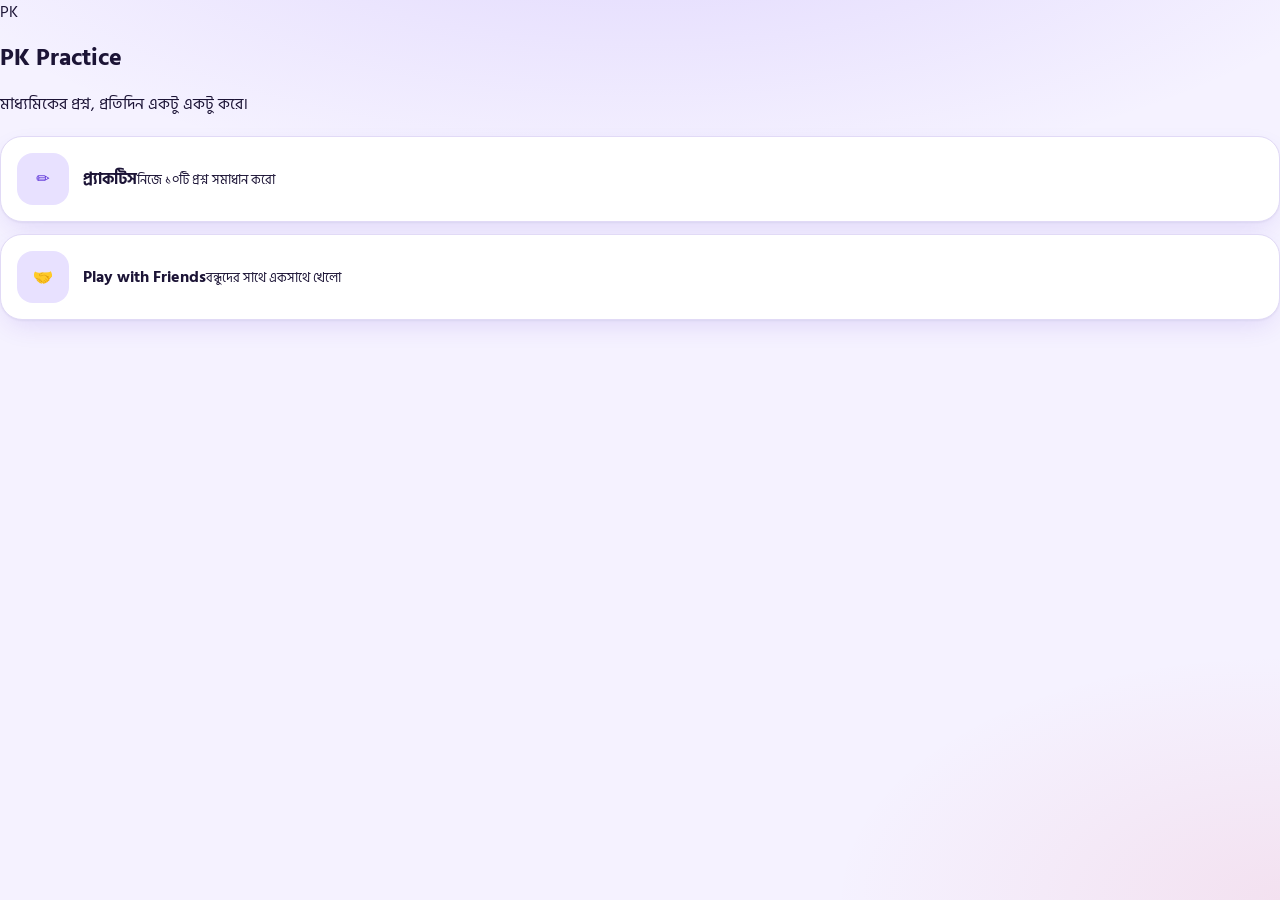
==== question practice/index.html @ 4a51bb68 "update" ====
<!DOCTYPE html>
<html lang="bn">
<head>
<meta charset="UTF-8">
<meta name="viewport" content="width=device-width, initial-scale=1, viewport-fit=cover">
<title>PK Practice – মাধ্যমিক প্রশ্ন প্র্যাকটিস</title>
<link rel="preconnect" href="https://fonts.googleapis.com">
<link rel="preconnect" href="https://fonts.gstatic.com" crossorigin>
<link href="https://fonts.googleapis.com/css2?family=Hind+Siliguri:wght@400;500;600;700&display=swap" rel="stylesheet">
<link rel="stylesheet" href="style.css">
</head>
<body>
<main class="sheet">

  <!-- হোম -->
  <section id="home" class="view active">
    <div class="stamp">PK</div>
    <h1>PK Practice</h1>
    <p class="lead">মাধ্যমিকের প্রশ্ন, প্রতিদিন একটু একটু করে।</p>
    <div class="menu">
      <button class="opt" data-go="setup">
        <span class="opt-ico">✏️</span>
        <span><b>প্র্যাকটিস</b><small>নিজে ১০টি প্রশ্ন সমাধান করো</small></span>
      </button>
      <a class="opt" href="friends.html">
        <span class="opt-ico">🤝</span>
        <span><b>Play with Friends</b><small>বন্ধুদের সাথে একসাথে খেলো</small></span>
      </a>
    </div>
  </section>

  <!-- প্র্যাকটিস সেটআপ -->
  <section id="setup" class="view">
    <button class="back" data-go="home">← হোম</button>
    <h2>কী প্র্যাকটিস করবে?</h2>
    <p class="label">বিষয়</p>
    <div id="subjects" class="chips"></div>
    <p id="setupError" class="error" hidden></p>
    <button id="startBtn" class="btn">শুরু করো</button>
  </section>

  <!-- কুইজ -->
  <section id="quiz" class="view">
    <div class="topbar">
      <button id="quitBtn" class="back">✕ বন্ধ করো</button>
      <span id="counter" class="count"></span>
    </div>
    <div class="bar"><i id="barFill"></i></div>
    <h2 id="qText" class="question"></h2>
    <div id="options" class="options"></div>
    <div id="explain" class="explain" hidden></div>
    <button id="nextBtn" class="btn" hidden>পরবর্তী</button>
  </section>

  <!-- রেজাল্ট -->
  <section id="result" class="view">
    <div id="scoreStamp" class="score-stamp"></div>
    <h2 id="resultMsg"></h2>
    <p id="resultSub" class="lead"></p>
    <div id="review" class="review"></div>
    <div class="row">
      <button id="againBtn" class="btn">আবার প্র্যাকটিস</button>
      <button class="btn ghost" data-go="home">হোম</button>
    </div>
  </section>

</main>
<script src="questions.js"></script>
<script src="script.js"></script>
</body>
</html>
---- question practice/style.css ----
/* =================== Design tokens (friends.css-এর মতোই) =================== */
:root {
  --font: 'Bricolage Grotesque', 'Hind Siliguri', system-ui, sans-serif;
  --font-bn: 'Hind Siliguri', 'Bricolage Grotesque', system-ui, sans-serif;

  --bg: #f5f2ff;        --surface: #ffffff;   --surface-2: #f0ebff;
  --ink: #1c1436;       --muted: #655d82;     --line: #e1daf6;

  --violet: #6c3ff2;    --violet-ink: #ffffff; --violet-soft: #e8e1ff; --violet-text: #5428d6;
  --red: #e0365a;       --red-soft: #ffe2e8;   --red-text: #c21f46;
  --green: #12803d;     --green-soft: #d9f5e4;
  --gold: #f2a900;

  --shadow: 0 1px 2px rgba(28, 20, 54, .05), 0 10px 28px -8px rgba(84, 40, 214, .16);
  --glow-1: rgba(108, 63, 242, .16);
  --glow-2: rgba(224, 54, 90, .09);
}
[data-theme="dark"] {
  --bg: #130d26;        --surface: #1d1538;   --surface-2: #271d4a;
  --ink: #f2edff;       --muted: #a99fcc;     --line: #372b63;

  --violet: #a58bff;    --violet-ink: #150a36; --violet-soft: #33276a; --violet-text: #c8b9ff;
  --red: #ff7a93;       --red-soft: #43202f;   --red-text: #ff9db0;
  --green: #46d98a;     --green-soft: #143726;
  --gold: #ffc83d;

  --shadow: none;
  --glow-1: rgba(140, 100, 255, .22);
  --glow-2: rgba(255, 90, 130, .12);
}

/* =================== Base =================== */
*, *::before, *::after { box-sizing: border-box; }
html { -webkit-text-size-adjust: 100%; }
body {
  margin: 0; min-height: 100vh; min-height: 100dvh;
  font-family: var(--font-bn); color: var(--ink); background-color: var(--bg);
  background-image:
    radial-gradient(70rem 28rem at 50% -8rem, var(--glow-1), transparent 70%),
    radial-gradient(40rem 22rem at 100% 100%, var(--glow-2), transparent 70%);
  background-attachment: fixed;
  line-height: 1.5;
  -webkit-tap-highlight-color: transparent;
}
.app {
  max-width: 520px; margin: 0 auto;
  padding: max(14px, env(safe-area-inset-top)) 16px calc(28px + env(safe-area-inset-bottom));
}
h1, h2, p { margin: 0; }
button { font-family: inherit; }
[hidden] { display: none !important; }
:focus-visible { outline: 3px solid var(--violet); outline-offset: 2px; }

/* =================== Top bar =================== */
.top { display: flex; align-items: center; justify-content: space-between; padding: 6px 0 14px; }
.brand { display: inline-flex; align-items: center; gap: 10px; font: 800 15px var(--font); letter-spacing: .01em; }
.icon-btn { width: 42px; height: 42px; border-radius: 50%; border: 1.5px solid var(--line); background: var(--surface); color: var(--ink); display: grid; place-items: center; cursor: pointer; }
.icon-btn .moon { display: none; }
[data-theme="dark"] .icon-btn .sun { display: none; }
[data-theme="dark"] .icon-btn .moon { display: block; }

.view { display: none; }
.view.active { display: grid; gap: 16px; }

/* =================== Avatar =================== */
.avatar {
  --s: 44px; width: var(--s); height: var(--s); border-radius: 50%; flex: none;
  display: grid; place-items: center; color: #fff; font: 800 calc(var(--s) * .4)/1 var(--font);
  background: linear-gradient(145deg, #8f6bff, #5a2ee0);
  box-shadow: inset 0 0 0 2px rgba(255, 255, 255, .3);
}
.avatar.sm { --s: 34px; }
.avatar.xl { --s: 88px; box-shadow: inset 0 0 0 2px rgba(255, 255, 255, .3), 0 14px 28px -12px var(--violet); }

/* =================== Cards & buttons =================== */
.card { background: var(--surface); border: 1px solid var(--line); border-radius: 22px; padding: 20px; box-shadow: var(--shadow); }
.btn {
  appearance: none; border: 0; cursor: pointer; width: 100%; min-height: 52px; padding: 14px 18px;
  border-radius: 14px; font: 700 16px var(--font-bn); display: inline-flex; align-items: center; justify-content: center; gap: 8px;
  transition: transform .12s ease, background-color .15s ease, opacity .15s ease;
}
.btn:active:not(:disabled) { transform: scale(.98); }
.btn:disabled { opacity: .45; cursor: not-allowed; }
.btn.primary { background: var(--violet); color: var(--violet-ink); box-shadow: 0 8px 18px -8px var(--violet); }
.btn.ghost { background: transparent; color: var(--ink); border: 1.5px solid var(--line); }

.back { display: inline-flex; align-items: center; gap: 6px; justify-self: start; background: none; border: 0; cursor: pointer; color: var(--ink); font: 700 15px var(--font-bn); padding: 8px 10px 8px 4px; border-radius: 10px; }
.back svg { color: var(--violet-text); }

/* =================== Home =================== */
.hero { text-align: center; padding: 10px 0 6px; }
.duel { display: flex; justify-content: center; margin-bottom: 16px; }
.hero h1 { font: 800 clamp(30px, 9vw, 38px)/1.08 var(--font); letter-spacing: -.025em; }
.hero .bn { margin-top: 8px; color: var(--muted); font: 500 16px/1.5 var(--font-bn); }

.menu { display: grid; gap: 12px; margin-top: 4px; }
.opt {
  display: flex; align-items: center; gap: 14px; width: 100%; text-align: left; text-decoration: none; color: var(--ink);
  background: var(--surface); border: 1px solid var(--line); border-radius: 22px; padding: 16px; box-shadow: var(--shadow);
  font: inherit; cursor: pointer; transition: transform .12s ease, border-color .15s ease;
}
.opt:active { transform: scale(.98); }
@media (hover: hover) { .opt:hover { border-color: var(--violet); } }
.opt-ico { width: 52px; height: 52px; border-radius: 16px; flex: none; display: grid; place-items: center; background: var(--violet-soft); color: var(--violet-text); }
.opt-ico.opp { background: var(--red-soft); color: var(--red-text); }
.opt-txt { flex: 1; min-width: 0; }
.opt-txt b { display: block; font: 700 18px/1.3 var(--font-bn); }
.opt-txt small { display: block; color: var(--muted); font: 500 14px/1.4 var(--font-bn); }
.opt .chev { color: var(--muted); flex: none; }

/* =================== Setup =================== */
.form-card { display: grid; gap: 18px; }
.card-title { font: 800 22px/1.3 var(--font-bn); letter-spacing: -.01em; }
.field-label { font-weight: 700; font-size: 14px; margin-bottom: 8px; }
.chips { display: flex; flex-wrap: wrap; gap: 8px; }
.chip { font: 600 15px var(--font-bn); padding: 8px 14px; border-radius: 999px; border: 1.5px solid var(--line); background: var(--surface-2); color: var(--ink); cursor: pointer; transition: background-color .15s, border-color .15s; }
.chip.on { background: var(--violet); color: var(--violet-ink); border-color: var(--violet); }
.error { padding: 12px 14px; border-radius: 14px; background: var(--red-soft); color: var(--red-text); font-weight: 600; font-size: 15px; line-height: 1.45; }

/* =================== Loading =================== */
.wait-card { text-align: center; display: grid; justify-items: center; gap: 14px; padding: 40px 20px; }
.wait-text { font-weight: 600; color: var(--muted); }
.spinner { width: 30px; height: 30px; border: 3px solid var(--line); border-top-color: var(--violet); border-radius: 50%; animation: spin .9s linear infinite; }

/* =================== Quiz =================== */
.q-card { padding: 18px 16px 16px; }
.q-meta { display: flex; justify-content: space-between; align-items: center; color: var(--muted); font-weight: 600; font-size: 14px; }
.count { color: var(--violet-text); font-weight: 700; }
.leave { background: none; border: 0; color: var(--muted); font: 600 14px var(--font-bn); text-decoration: underline; text-underline-offset: 3px; cursor: pointer; padding: 10px 6px; margin: -10px -6px; }
.bar { height: 10px; border-radius: 99px; background: var(--surface-2); overflow: hidden; margin: 12px 0 18px; }
.bar i { display: block; height: 100%; width: 0; background: var(--violet); border-radius: 99px; transition: width .6s cubic-bezier(.3, 1.2, .4, 1); }
.q-bn { font: 700 clamp(21px, 6.2vw, 26px)/1.45 var(--font-bn); margin-bottom: 16px; }

.options { display: grid; gap: 10px; }
.option {
  position: relative; display: flex; align-items: center; gap: 12px; width: 100%; min-height: 58px; padding: 12px 14px;
  border-radius: 16px; border: 2px solid var(--line); background: var(--surface-2); color: var(--ink); cursor: pointer;
  font: 600 17px/1.35 var(--font-bn); text-align: left;
  transition: border-color .15s, background-color .15s, opacity .15s, transform .15s;
}
@media (hover: hover) { .option:hover:not(:disabled) { border-color: var(--violet); } }
.option:active:not(:disabled) { transform: scale(.98); }
.option:disabled { cursor: default; }
.opt-key { flex: none; width: 30px; height: 30px; border-radius: 50%; display: grid; place-items: center; background: var(--surface); border: 1.5px solid var(--line); color: var(--violet-text); font: 700 14px var(--font-bn); }
.opt-text { flex: 1; min-width: 0; overflow-wrap: anywhere; }
.opt-mark { flex: none; font: 800 18px/1 var(--font); display: none; }
.option.is-correct { background: var(--green-soft); border-color: var(--green); color: var(--green); }
.option.is-wrong { background: var(--red-soft); border-color: var(--red); color: var(--red-text); animation: shake .38s; }
.option.is-correct .opt-key, .option.is-wrong .opt-key { border-color: currentColor; color: inherit; }
.option.is-correct .opt-mark, .option.is-wrong .opt-mark { display: block; }
.option.dim { opacity: .45; }

.feedback { margin-top: 14px; padding: 12px 14px; border-radius: 14px; font: 500 15px/1.5 var(--font-bn); }
.feedback b { display: block; font-weight: 700; }
.feedback.ok { background: var(--green-soft); color: var(--green); }
.feedback.no { background: var(--red-soft); color: var(--red-text); }

/* =================== Result =================== */
.result-card { text-align: center; padding: 28px 16px 22px; }
.result-badge { width: 112px; height: 112px; border-radius: 50%; margin: 0 auto 16px; display: grid; place-items: center; }
.result-badge b { font: 800 38px/1 var(--font-bn); }
.result-badge small { font: 600 16px var(--font-bn); opacity: .75; margin-left: 2px; }
.result-badge.win { background: linear-gradient(145deg, #ffd96b, #f2a900); color: #4a3000; box-shadow: 0 12px 28px -10px #f2a900; animation: pop .6s cubic-bezier(.2, 1.5, .4, 1); }
.result-badge.draw { background: var(--violet-soft); color: var(--violet-text); }
.result-badge.lose { background: var(--red-soft); color: var(--red-text); }
.result-card h2 { font: 800 clamp(24px, 7vw, 30px)/1.25 var(--font-bn); letter-spacing: -.01em; }
.result-card .reason { margin-top: 8px; color: var(--muted); font: 500 16px/1.5 var(--font-bn); }

.review { padding: 0; overflow: hidden; }
.review summary { list-style: none; cursor: pointer; padding: 16px 18px; font-weight: 700; display: flex; align-items: center; justify-content: space-between; gap: 10px; }
.review summary::-webkit-details-marker { display: none; }
.review summary::after { content: ""; width: 9px; height: 9px; border-right: 2.5px solid var(--muted); border-bottom: 2.5px solid var(--muted); transform: rotate(45deg); transition: transform .2s; margin-right: 4px; }
.review[open] summary::after { transform: rotate(-135deg); }
.review ul { list-style: none; margin: 0; padding: 0 18px 8px; }
.review li { padding: 14px 0; border-top: 1px solid var(--line); display: grid; gap: 4px; }
.review .q { font: 600 16px/1.4 var(--font-bn); }
.review .wrong { color: var(--red-text); font-size: 14px; }
.review .right { color: var(--green); font-weight: 700; font-size: 15px; }
.review .ex { color: var(--muted); font-size: 14px; line-height: 1.45; }
.clean { display: flex; align-items: center; justify-content: center; gap: 10px; padding: 16px 18px; font-weight: 700; color: var(--green); background: var(--green-soft); border-radius: 22px; }

#confetti { position: fixed; inset: 0; width: 100%; height: 100%; pointer-events: none; z-index: 55; }

/* =================== Motion =================== */
@keyframes spin { to { transform: rotate(360deg); } }
@keyframes pop { 0% { transform: scale(.4); opacity: 0; } 100% { transform: scale(1); opacity: 1; } }
@keyframes shake { 0%, 100% { transform: translateX(0); } 25% { transform: translateX(-6px); } 75% { transform: translateX(6px); } }
@media (prefers-reduced-motion: reduce) {
  *, *::before, *::after { animation-duration: .01ms !important; animation-iteration-count: 1 !important; transition-duration: .01ms !important; }
  .spinner { animation: spin 3s linear infinite !important; animation-duration: 3s !important; animation-iteration-count: infinite !important; }
}
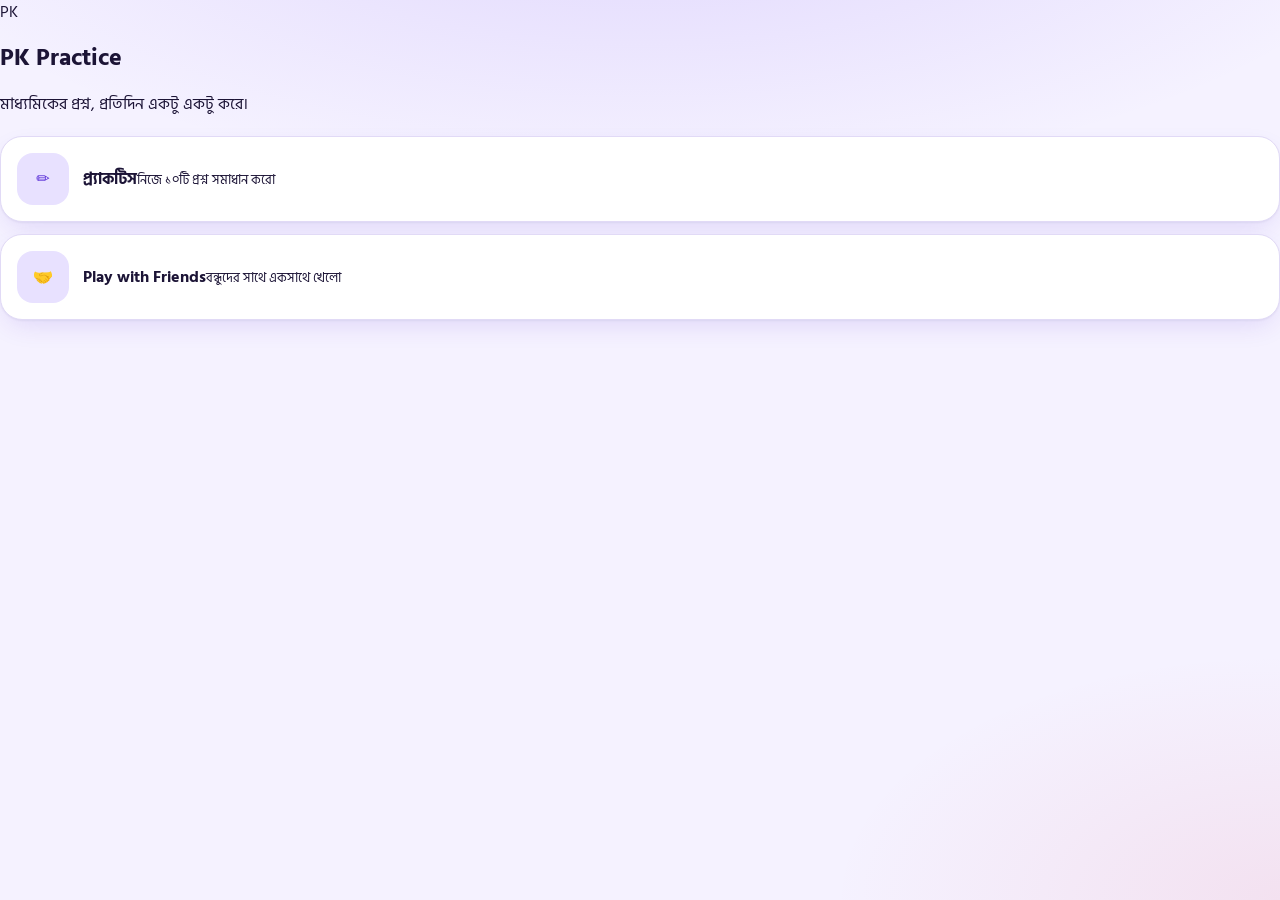
==== commit 2911e841: "update" ====
--- a/question practice/index.html
+++ b/question practice/index.html
@@ -1,6 +1,7 @@
 <!DOCTYPE html>
 <html lang="bn">
 <head>
+  
 <meta charset="UTF-8">
 <meta name="viewport" content="width=device-width, initial-scale=1, viewport-fit=cover">
 <title>PK Practice – মাধ্যমিক প্রশ্ন প্র্যাকটিস</title>
